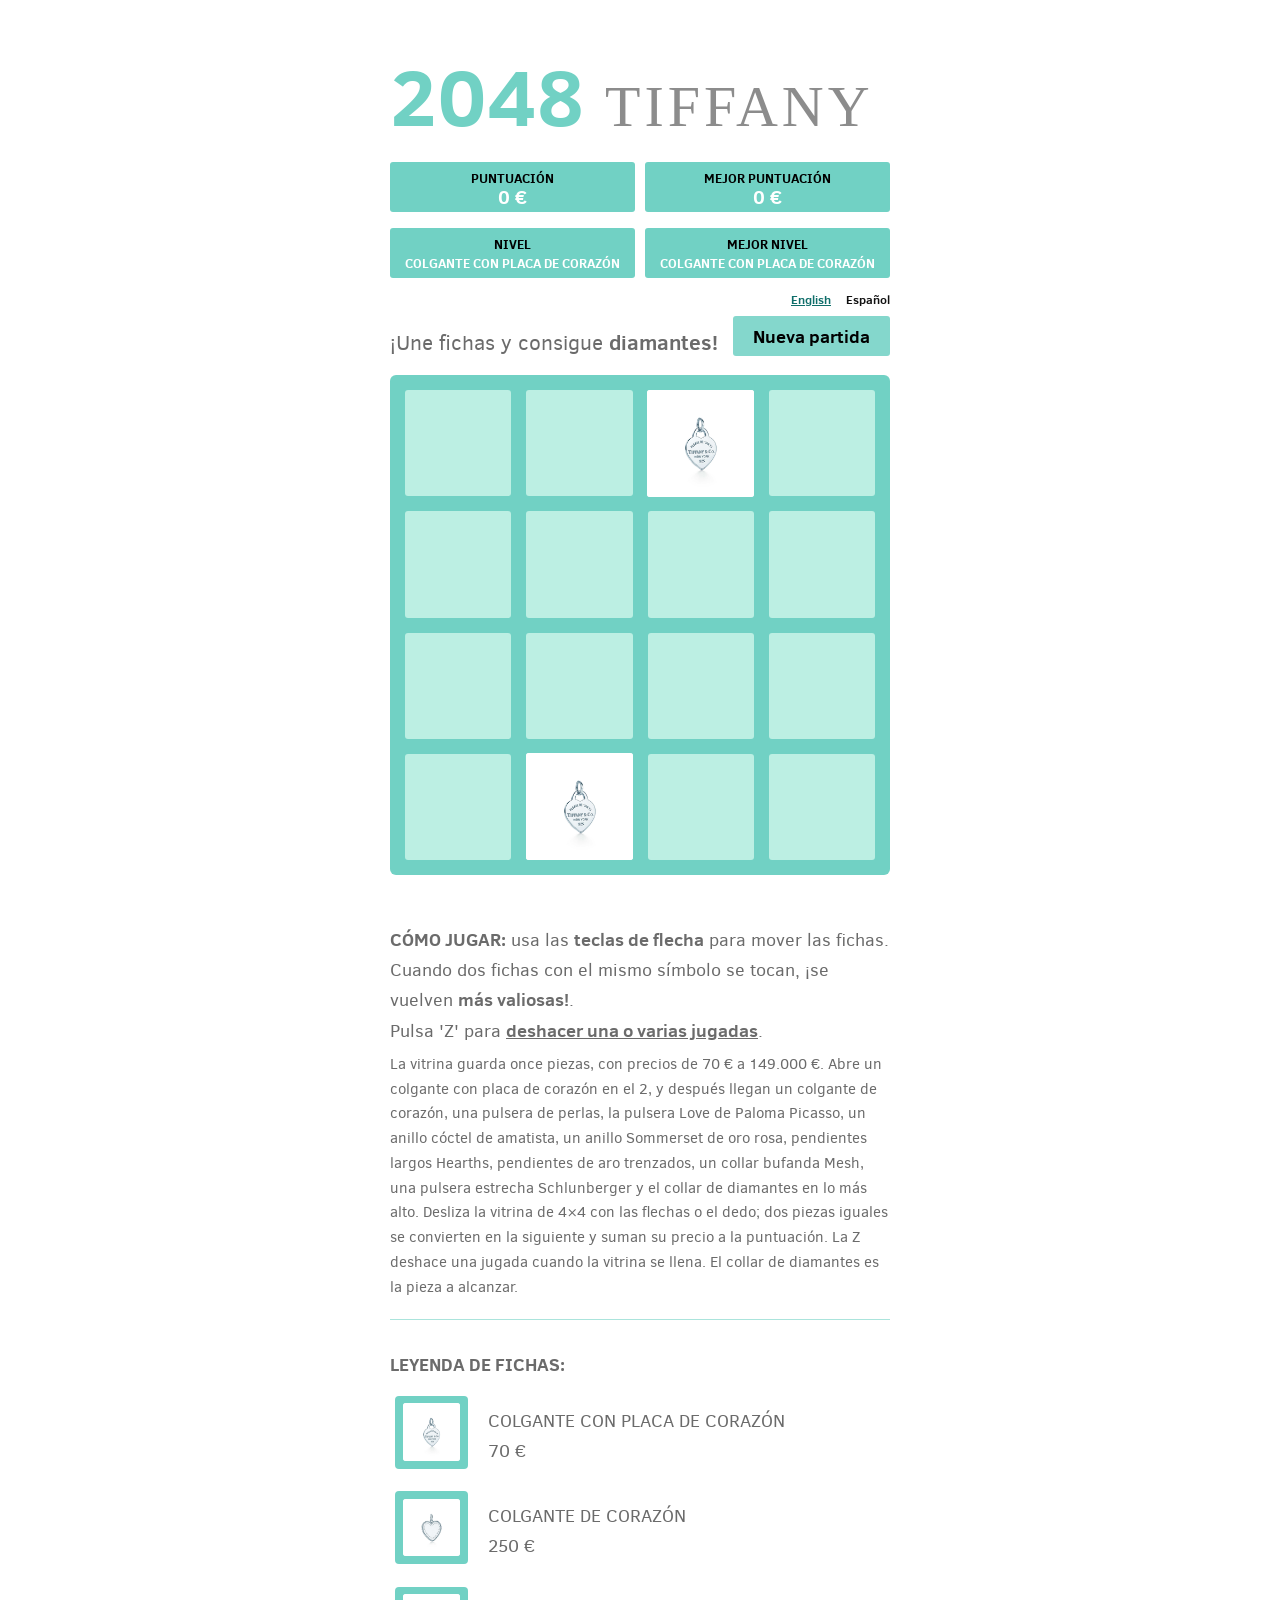
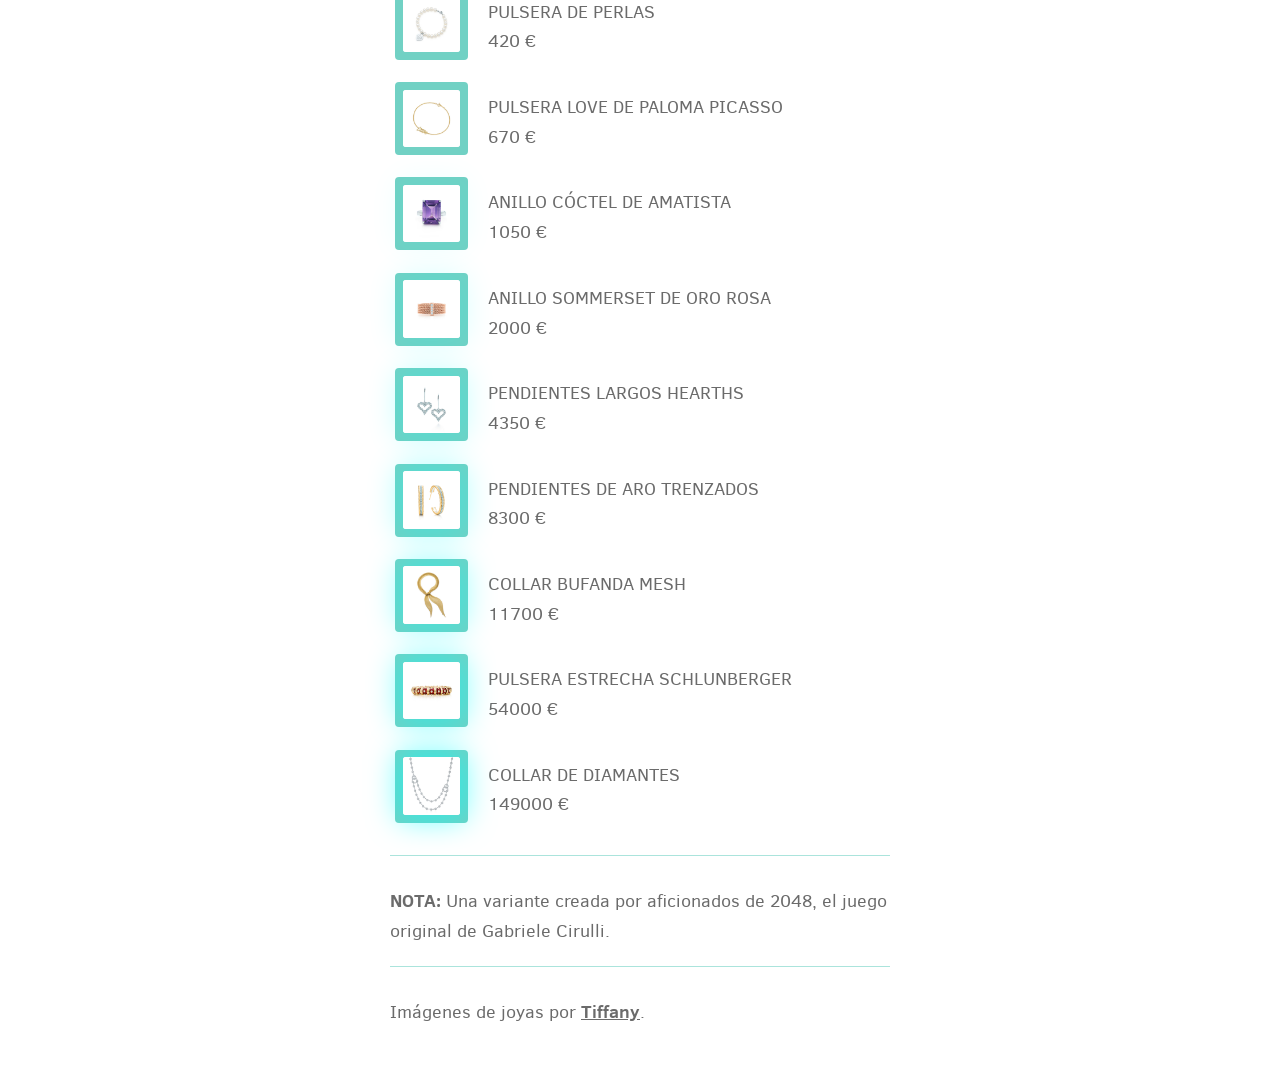
==== es/index.html @ 193cf6ab "Bilingual site: English at the root, Spanish under /es/ Includes hreflang, canonical, Open Graph, JS" ====
<!DOCTYPE html>
<html lang="es">
<head>
  <meta charset="utf-8">
  <title>2048 Tiffany — puzle de fichas de joyas</title>
  <meta name="description" content="Juega a 2048 Tiffany: une joyas iguales, sube del colgante de corazón al collar de diamantes y deshaz una jugada cuando el tablero se llene.">

  <link rel="canonical" href="https://tile2048.github.io/2048-TIFFANY/es/">
  <link rel="alternate" hreflang="en" href="https://tile2048.github.io/2048-TIFFANY/">
  <link rel="alternate" hreflang="es" href="https://tile2048.github.io/2048-TIFFANY/es/">
  <link rel="alternate" hreflang="x-default" href="https://tile2048.github.io/2048-TIFFANY/">

  <meta property="og:type" content="website">
  <meta property="og:title" content="2048 Tiffany — puzle de fichas de joyas">
  <meta property="og:description" content="Juega a 2048 Tiffany: une joyas iguales, sube del colgante de corazón al collar de diamantes y deshaz una jugada cuando el tablero se llene.">
  <meta property="og:url" content="https://tile2048.github.io/2048-TIFFANY/es/">
  <meta property="og:locale" content="es_ES">
  <meta property="og:locale:alternate" content="en_US">

  <link href="../style/main.css" rel="stylesheet" type="text/css">
  <link rel="shortcut icon" href="../favicon.ico">
  <link rel="apple-touch-icon" href="../meta/apple-touch-icon.png">
  <meta name="apple-mobile-web-app-capable" content="yes">
  <meta name="apple-mobile-web-app-status-bar-style" content="black">

  <meta name="HandheldFriendly" content="True">
  <meta name="MobileOptimized" content="320">
  <meta name="viewport" content="width=device-width, target-densitydpi=160dpi, initial-scale=1.0, maximum-scale=1, user-scalable=no, minimal-ui">
  <meta name="format-detection" content="telephone=no" />

  <script type="application/ld+json">
  {
    "@context": "https://schema.org",
    "@type": "VideoGame",
    "name": "2048 Tiffany",
    "inLanguage": "es",
    "url": "https://tile2048.github.io/2048-TIFFANY/es/",
    "description": "Versión joyera del puzle de fichas 2048: une piezas iguales para subir del pequeño colgante al collar de diamantes."
  }
  </script>
</head>
<body>
  <div class="container">

    <div class="heading">
      <div class="title-container">
        <h1 class="title">2048 <small>Tiffany</small></h1>
      </div>
      <div class="scores-container">
        <div class="score-container">
          <p>
            <span class="caption">Puntuación</span><br>
            <span class="score-points">0</span>
          </p>
        </div>
        <div class="best-container">
          <p>
            <span class="caption">Mejor puntuación</span><br>
            <span class="best-points">0</span>
          </p>
        </div>
        <div class="score-container">
          <p>
            <span class="caption">Nivel</span><br>
            <span class="score-level">colgante con placa de corazón</span>
          </p>
        </div>
        <div class="best-container">
          <p>
            <span class="caption">Mejor nivel</span><br>
            <span class="best-level">colgante con placa de corazón</span>
          </p>
        </div>
      </div>
    </div>

    <nav class="lang-links"><a href="../" hreflang="en" lang="en">English</a> <span>Español</span></nav>

    <div class="above-game">
      <p class="game-intro">¡Une fichas y consigue <strong>diamantes!</strong></p>
      <a class="restart-button">Nueva partida</a>
    </div>

    <div class="game-container">
      <div class="game-message">
        <p></p>
        <div class="lower">
	        <a class="keep-playing-button">Continuar</a>
          <a class="retry-button">Reintentar</a>
          <div class="score-sharing"></div>
        </div>
      </div>

      <div class="grid-container">
        <div class="grid-row">
          <div class="grid-cell"></div>
          <div class="grid-cell"></div>
          <div class="grid-cell"></div>
          <div class="grid-cell"></div>
        </div>
        <div class="grid-row">
          <div class="grid-cell"></div>
          <div class="grid-cell"></div>
          <div class="grid-cell"></div>
          <div class="grid-cell"></div>
        </div>
        <div class="grid-row">
          <div class="grid-cell"></div>
          <div class="grid-cell"></div>
          <div class="grid-cell"></div>
          <div class="grid-cell"></div>
        </div>
        <div class="grid-row">
          <div class="grid-cell"></div>
          <div class="grid-cell"></div>
          <div class="grid-cell"></div>
          <div class="grid-cell"></div>
        </div>
      </div>

      <div class="tile-container">

      </div>
    </div>

    <p class="game-explanation">
      <strong class="important">Cómo jugar:</strong> usa las <strong>teclas de flecha</strong> para mover las fichas. Cuando dos fichas con el mismo símbolo se tocan, ¡se vuelven <strong>más valiosas!</strong>.<br>
      Pulsa 'Z' para <a href="#" onclick="handle_undo()">deshacer una o varias jugadas</a>.
    </p>
    <p class="game-about">
      La vitrina guarda once piezas, con precios de 70 &euro; a 149.000 &euro;. Abre un colgante con placa de corazón en el 2, y después llegan un colgante de corazón, una pulsera de perlas, la pulsera Love de Paloma Picasso, un anillo cóctel de amatista, un anillo Sommerset de oro rosa, pendientes largos Hearths, pendientes de aro trenzados, un collar bufanda Mesh, una pulsera estrecha Schlunberger y el collar de diamantes en lo más alto. Desliza la vitrina de 4×4 con las flechas o el dedo; dos piezas iguales se convierten en la siguiente y suman su precio a la puntuación. La Z deshace una jugada cuando la vitrina se llena. El collar de diamantes es la pieza a alcanzar.
    </p>
    <hr>
    <p class="tile-legend"><strong class="important">Leyenda de fichas:</strong></p>
    <div class="legend-list">
      <div class="legend-row">
        <div class="legend-grid"><div class="legend-cell cell-2"><img src="../style/img/2.jpg" alt="colgante con placa de corazón"></div></div>
        <p>colgante con placa de corazón<br>70 &euro;</p>
      </div>
      <div class="legend-row">
        <div class="legend-grid"><div class="legend-cell cell-4"><img src="../style/img/4.jpg" alt="colgante de corazón"></div></div>
        <p>colgante de corazón<br>250 &euro;</p>
      </div>
      <div class="legend-row">
        <div class="legend-grid"><div class="legend-cell cell-8"><img src="../style/img/8.jpg" alt="pulsera de perlas"></div></div>
        <p>pulsera de perlas<br>420 &euro;</p>
      </div>
      <div class="legend-row">
        <div class="legend-grid"><div class="legend-cell cell-16"><img src="../style/img/16.jpg" alt="pulsera Love de Paloma Picasso"></div></div>
        <p>pulsera Love de Paloma Picasso<br>670 &euro;</p>
      </div>
      <div class="legend-row">
        <div class="legend-grid"><div class="legend-cell cell-32"><img src="../style/img/32.jpg" alt="anillo cóctel de amatista"></div></div>
        <p>anillo cóctel de amatista<br>1050 &euro;</p>
      </div>
      <div class="legend-row">
        <div class="legend-grid"><div class="legend-cell cell-64"><img src="../style/img/64.jpg" alt="anillo Sommerset de oro rosa"></div></div>
        <p>anillo Sommerset de oro rosa<br>2000 &euro;</p>
      </div>
      <div class="legend-row">
        <div class="legend-grid"><div class="legend-cell cell-128"><img src="../style/img/128.jpg" alt="pendientes largos Hearths"></div></div>
        <p>pendientes largos Hearths<br>4350 &euro;</p>
      </div>
      <div class="legend-row">
        <div class="legend-grid"><div class="legend-cell cell-256"><img src="../style/img/256.jpg" alt="pendientes de aro trenzados"></div></div>
        <p>pendientes de aro trenzados<br>8300 &euro;</p>
      </div>
      <div class="legend-row">
        <div class="legend-grid"><div class="legend-cell cell-512"><img src="../style/img/512.jpg" alt="collar bufanda Mesh"></div></div>
        <p>collar bufanda Mesh<br>11700 &euro;</p>
      </div>
      <div class="legend-row">
        <div class="legend-grid"><div class="legend-cell cell-1024"><img src="../style/img/1024.jpg" alt="pulsera estrecha Schlunberger"></div></div>
        <p>pulsera estrecha Schlunberger<br>54000 &euro;</p>
      </div>
      <div class="legend-row">
        <div class="legend-grid"><div class="legend-cell cell-2048"><img src="../style/img/2048.jpg" alt="collar de diamantes"></div></div>
        <p>collar de diamantes<br>149000 &euro;</p>
      </div>
    </div>
    <hr>
    <p class="disclaimer">
    <strong class="important">Nota:</strong> Una variante creada por aficionados de 2048, el juego original de Gabriele Cirulli.
    </p>
    <hr>
    <p class="credits">
      Imágenes de joyas por <a href="http://www.tiffany.com/?siteid=1&amp;" title="Home | Tiffany &amp; Co.">Tiffany</a>.
    </p>
  </div>
  <script src="../js/seedrandom.js"></script>
  <script src="../js/bind_polyfill.js"></script>
  <script src="../js/classlist_polyfill.js"></script>
  <script src="../js/animframe_polyfill.js"></script>
  <script>
    // Assets and sentences of this page. The English page sits at the repo root.
    window.GAME_ROOT = "../";

    // Text that only appears once a game is running, in the language of this page.
    // The pieces keep their Tiffany names, so both pages name them the same way.
    window.PAGE_STRINGS = {
      "game-won": "¡Ganaste!",
      "game-over": "¡Fin del juego!",
      "tweet1": "Conseguí ",
      "tweet2": "€ en 2048-TIFFANY #2048game",
      "2": "colgante con placa de corazón",
      "4": "colgante de corazón",
      "8": "pulsera de perlas",
      "16": "pulsera Love de Paloma Picasso",
      "32": "anillo cóctel de amatista",
      "64": "anillo Sommerset de oro rosa",
      "128": "pendientes largos Hearths",
      "256": "pendientes de aro trenzados",
      "512": "collar bufanda Mesh",
      "1024": "pulsera estrecha Schlunberger",
      "2048": "collar de diamantes"
    };

    function Localize(key) {
      return window.PAGE_STRINGS.hasOwnProperty(String(key)) ? window.PAGE_STRINGS[String(key)] : String(key);
    }
  </script>
  <script src="../js/keyboard_input_manager.js"></script>
  <script src="../js/html_actuator.js"></script>
  <script src="../js/grid.js"></script>
  <script src="../js/tile.js"></script>
  <script src="../js/local_storage_manager.js"></script>
  <script src="../js/game_manager.js"></script>
  <script src="../js/application.js"></script>
  <script>
    window.twttr = (function (d,s,id) {
      var t, js, fjs = d.getElementsByTagName(s)[0];
      if (d.getElementById(id)) return; js=d.createElement(s); js.id=id;
      js.src="https://platform.twitter.com/widgets.js"; fjs.parentNode.insertBefore(js, fjs);
      return window.twttr || (t = { _e: [], ready: function(f){ t._e.push(f) } });
    }(document, "script", "twitter-wjs"));
  </script>
</body>
</html>
---- style/main.css ----
@import url(fonts/clear-sans.css);
/* $tile-gold-glow-color: lighten($tile-gold-color, 15%); */
html, body {
  margin: 0;
  padding: 0;
  background-color: #fff;
  color: #6b6b6b;
  font-family: "Clear Sans", "Helvetica Neue", Arial, sans-serif;
  font-size: 18px; }

body {
  padding: 40px 0; }

.heading:after {
  content: "";
  display: block;
  clear: both; }

h1.title {
  font-size: 80px;
  font-weight: bold;
  margin: 0;
  display: block;
  text-align: center;
  color: #71d1c4; }
  h1.title small {
    font-family: Georgia, "Times New Roman", serif;
    font-size: 58px;
    font-weight: normal;
    letter-spacing: 4px;
    text-transform: uppercase;
    color: #8c8c8c;
    margin-left: 2px; }

.title-container {
  position: relative;
  display: inline-block;
  padding-bottom: 10px; }

@-webkit-keyframes move-up {
  0% {
    top: 25px;
    opacity: 1; }

  100% {
    top: -50px;
    opacity: 0; } }
@-moz-keyframes move-up {
  0% {
    top: 25px;
    opacity: 1; }

  100% {
    top: -50px;
    opacity: 0; } }
@keyframes move-up {
  0% {
    top: 25px;
    opacity: 1; }

  100% {
    top: -50px;
    opacity: 0; } }
.scores-container {
  text-align: center; }

p {
  margin-top: 5px;
  margin-bottom: 5px;
  line-height: 1.65; }

.score-container, .best-container {
  position: relative;
  display: inline-block;
  background: #71d1c4;
  padding: 0px;
  font-size: 19px;
  text-transform: uppercase;
  font-weight: bold;
  border-radius: 3px;
  color: white;
  margin-top: 0px;
  margin-bottom: 16px;
  text-align: center;
  width: 49%;
  float: left; }
  .score-container .score-level, .score-container .best-level, .best-container .score-level, .best-container .best-level {
    display: block;
    font-size: 13px; }
  .score-container p, .best-container p {
    line-height: 19px; }
  .score-container .caption, .best-container .caption {
    font-size: 13px;
    color: black; }
  .score-container .score-addition, .best-container .score-addition {
    position: absolute;
    top: 37px;
    width: 100%;
    font-size: inherit;
    line-height: 19px;
    font-weight: bold;
    color: rgba(107, 107, 107, 0.9);
    z-index: 100;
    -webkit-animation: move-up 600ms ease-in;
    -moz-animation: move-up 600ms ease-in;
    animation: move-up 600ms ease-in;
    -webkit-animation-fill-mode: both;
    -moz-animation-fill-mode: both;
    animation-fill-mode: both; }

.best-container {
  float: right; }

a {
  color: #6b6b6b;
  font-weight: bold;
  text-decoration: underline;
  cursor: pointer; }

strong.important {
  text-transform: uppercase; }

hr {
  border: none;
  border-bottom: 1px solid #abe4dc;
  margin-top: 20px;
  margin-bottom: 30px; }

.container {
  width: 500px;
  margin: 0 auto; }

@-webkit-keyframes fade-in {
  0% {
    opacity: 0; }

  100% {
    opacity: 1; } }
@-moz-keyframes fade-in {
  0% {
    opacity: 0; }

  100% {
    opacity: 1; } }
@keyframes fade-in {
  0% {
    opacity: 0; }

  100% {
    opacity: 1; } }
.game-container {
  margin-top: 11px;
  position: relative;
  padding: 15px;
  cursor: default;
  -webkit-touch-callout: none;
  -ms-touch-callout: none;
  -webkit-user-select: none;
  -moz-user-select: none;
  -ms-user-select: none;
  -ms-touch-action: none;
  touch-action: none;
  background: #71d1c4;
  border-radius: 6px;
  width: 500px;
  height: 500px;
  -webkit-box-sizing: border-box;
  -moz-box-sizing: border-box;
  box-sizing: border-box; }
  .game-container .game-message {
    display: none;
    position: absolute;
    top: 0;
    right: 0;
    bottom: 0;
    left: 0;
    background: rgba(188, 239, 227, 0.7);
    z-index: 100;
    text-align: center;
    -webkit-animation: fade-in 800ms ease 1200ms;
    -moz-animation: fade-in 800ms ease 1200ms;
    animation: fade-in 800ms ease 1200ms;
    -webkit-animation-fill-mode: both;
    -moz-animation-fill-mode: both;
    animation-fill-mode: both; }
    .game-container .game-message p {
      font-size: 60px;
      font-weight: bold;
      height: 60px;
      line-height: 60px;
      margin-top: 222px; }
    .game-container .game-message .lower {
      display: block;
      margin-top: 59px; }
    .game-container .game-message a {
      display: inline-block;
      background: #84d7cc;
      border-radius: 3px;
      padding: 0 20px;
      text-decoration: none;
      color: black;
      height: 40px;
      line-height: 42px;
      margin-left: 9px; }
      .game-container .game-message a.keep-playing-button {
        display: none; }
    .game-container .game-message .score-sharing {
      display: inline-block;
      vertical-align: middle;
      margin-left: 10px; }
    .game-container .game-message.game-won {
      background: rgba(0, 204, 255, 0.5);
      color: white; }
      .game-container .game-message.game-won a.keep-playing-button {
        display: inline-block; }
    .game-container .game-message.game-won, .game-container .game-message.game-over {
      display: block; }

.grid-container {
  position: absolute;
  z-index: 1; }

.grid-row {
  margin-bottom: 15px; }
  .grid-row:last-child {
    margin-bottom: 0; }
  .grid-row:after {
    content: "";
    display: block;
    clear: both; }

.grid-cell {
  width: 106.25px;
  height: 106.25px;
  margin-right: 15px;
  float: left;
  border-radius: 3px;
  background: #bcefe3; }
  .grid-cell:last-child {
    margin-right: 0; }

.tile-container {
  position: absolute;
  z-index: 2; }

.tile, .tile .tile-inner {
  width: 107px;
  height: 107px;
  line-height: 116.25px; }
.tile.tile-position-1-1 {
  -webkit-transform: translate(0px, 0px);
  -moz-transform: translate(0px, 0px);
  transform: translate(0px, 0px); }
.tile.tile-position-1-2 {
  -webkit-transform: translate(0px, 121px);
  -moz-transform: translate(0px, 121px);
  transform: translate(0px, 121px); }
.tile.tile-position-1-3 {
  -webkit-transform: translate(0px, 242px);
  -moz-transform: translate(0px, 242px);
  transform: translate(0px, 242px); }
.tile.tile-position-1-4 {
  -webkit-transform: translate(0px, 363px);
  -moz-transform: translate(0px, 363px);
  transform: translate(0px, 363px); }
.tile.tile-position-2-1 {
  -webkit-transform: translate(121px, 0px);
  -moz-transform: translate(121px, 0px);
  transform: translate(121px, 0px); }
.tile.tile-position-2-2 {
  -webkit-transform: translate(121px, 121px);
  -moz-transform: translate(121px, 121px);
  transform: translate(121px, 121px); }
.tile.tile-position-2-3 {
  -webkit-transform: translate(121px, 242px);
  -moz-transform: translate(121px, 242px);
  transform: translate(121px, 242px); }
.tile.tile-position-2-4 {
  -webkit-transform: translate(121px, 363px);
  -moz-transform: translate(121px, 363px);
  transform: translate(121px, 363px); }
.tile.tile-position-3-1 {
  -webkit-transform: translate(242px, 0px);
  -moz-transform: translate(242px, 0px);
  transform: translate(242px, 0px); }
.tile.tile-position-3-2 {
  -webkit-transform: translate(242px, 121px);
  -moz-transform: translate(242px, 121px);
  transform: translate(242px, 121px); }
.tile.tile-position-3-3 {
  -webkit-transform: translate(242px, 242px);
  -moz-transform: translate(242px, 242px);
  transform: translate(242px, 242px); }
.tile.tile-position-3-4 {
  -webkit-transform: translate(242px, 363px);
  -moz-transform: translate(242px, 363px);
  transform: translate(242px, 363px); }
.tile.tile-position-4-1 {
  -webkit-transform: translate(363px, 0px);
  -moz-transform: translate(363px, 0px);
  transform: translate(363px, 0px); }
.tile.tile-position-4-2 {
  -webkit-transform: translate(363px, 121px);
  -moz-transform: translate(363px, 121px);
  transform: translate(363px, 121px); }
.tile.tile-position-4-3 {
  -webkit-transform: translate(363px, 242px);
  -moz-transform: translate(363px, 242px);
  transform: translate(363px, 242px); }
.tile.tile-position-4-4 {
  -webkit-transform: translate(363px, 363px);
  -moz-transform: translate(363px, 363px);
  transform: translate(363px, 363px); }

.tile {
  position: absolute;
  -webkit-transition: 100ms ease-in-out;
  -moz-transition: 100ms ease-in-out;
  transition: 100ms ease-in-out;
  -webkit-transition-property: -webkit-transform;
  -moz-transition-property: -moz-transform;
  transition-property: transform; }
  .tile .tile-inner {
    border-radius: 3px;
    background: #bcefe3;
    text-align: center;
    font-weight: bold;
    z-index: 10;
    font-size: 55px; }
    .tile .tile-inner img {
      border-radius: 3px;
      width: 100%;
      height: 100%; }
  .tile.tile-2 .tile-inner {
    background: white;
    box-shadow: 0 0 30px 10px rgba(0, 255, 255, 0), inset 0 0 0 1px rgba(255, 255, 255, 0); }
  .tile.tile-4 .tile-inner {
    background: white;
    box-shadow: 0 0 30px 10px rgba(0, 255, 255, 0), inset 0 0 0 1px rgba(255, 255, 255, 0); }
  .tile.tile-8 .tile-inner {
    color: white;
    background: white;
    box-shadow: 0 0 30px 10px rgba(0, 255, 255, 0), inset 0 0 0 1px rgba(255, 255, 255, 0); }
  .tile.tile-16 .tile-inner {
    color: white;
    background: white;
    box-shadow: 0 0 30px 10px rgba(0, 255, 255, 0), inset 0 0 0 1px rgba(255, 255, 255, 0); }
  .tile.tile-32 .tile-inner {
    color: white;
    background: white;
    box-shadow: 0 0 30px 10px rgba(0, 255, 255, 0.07937), inset 0 0 0 1px rgba(255, 255, 255, 0.04762); }
  .tile.tile-64 .tile-inner {
    color: white;
    background: white;
    box-shadow: 0 0 30px 10px rgba(0, 255, 255, 0.15873), inset 0 0 0 1px rgba(255, 255, 255, 0.09524); }
  .tile.tile-128 .tile-inner {
    color: white;
    background: white;
    box-shadow: 0 0 30px 10px rgba(0, 255, 255, 0.2381), inset 0 0 0 1px rgba(255, 255, 255, 0.14286);
    font-size: 45px; }
    @media screen and (max-width: 520px) {
      .tile.tile-128 .tile-inner {
        font-size: 25px; } }
  .tile.tile-256 .tile-inner {
    color: white;
    background: white;
    box-shadow: 0 0 30px 10px rgba(0, 255, 255, 0.31746), inset 0 0 0 1px rgba(255, 255, 255, 0.19048);
    font-size: 45px; }
    @media screen and (max-width: 520px) {
      .tile.tile-256 .tile-inner {
        font-size: 25px; } }
  .tile.tile-512 .tile-inner {
    color: white;
    background: white;
    box-shadow: 0 0 30px 10px rgba(0, 255, 255, 0.39683), inset 0 0 0 1px rgba(255, 255, 255, 0.2381);
    font-size: 45px; }
    @media screen and (max-width: 520px) {
      .tile.tile-512 .tile-inner {
        font-size: 25px; } }
  .tile.tile-1024 .tile-inner {
    color: white;
    background: white;
    box-shadow: 0 0 30px 10px rgba(0, 255, 255, 0.47619), inset 0 0 0 1px rgba(255, 255, 255, 0.28571);
    font-size: 35px; }
    @media screen and (max-width: 520px) {
      .tile.tile-1024 .tile-inner {
        font-size: 15px; } }
  .tile.tile-2048 .tile-inner {
    color: white;
    background: white;
    box-shadow: 0 0 30px 10px rgba(0, 255, 255, 0.55556), inset 0 0 0 1px rgba(255, 255, 255, 0.33333);
    font-size: 35px; }
    @media screen and (max-width: 520px) {
      .tile.tile-2048 .tile-inner {
        font-size: 15px; } }
  .tile.tile-super .tile-inner {
    color: white;
    background: #303a3d;
    font-size: 30px; }
    @media screen and (max-width: 520px) {
      .tile.tile-super .tile-inner {
        font-size: 10px; } }

@-webkit-keyframes appear {
  0% {
    opacity: 0;
    -webkit-transform: scale(0);
    -moz-transform: scale(0);
    transform: scale(0); }

  100% {
    opacity: 1;
    -webkit-transform: scale(1);
    -moz-transform: scale(1);
    transform: scale(1); } }
@-moz-keyframes appear {
  0% {
    opacity: 0;
    -webkit-transform: scale(0);
    -moz-transform: scale(0);
    transform: scale(0); }

  100% {
    opacity: 1;
    -webkit-transform: scale(1);
    -moz-transform: scale(1);
    transform: scale(1); } }
@keyframes appear {
  0% {
    opacity: 0;
    -webkit-transform: scale(0);
    -moz-transform: scale(0);
    transform: scale(0); }

  100% {
    opacity: 1;
    -webkit-transform: scale(1);
    -moz-transform: scale(1);
    transform: scale(1); } }
.tile-new .tile-inner {
  -webkit-animation: appear 200ms ease 100ms;
  -moz-animation: appear 200ms ease 100ms;
  animation: appear 200ms ease 100ms;
  -webkit-animation-fill-mode: backwards;
  -moz-animation-fill-mode: backwards;
  animation-fill-mode: backwards; }

@-webkit-keyframes pop {
  0% {
    -webkit-transform: scale(0);
    -moz-transform: scale(0);
    transform: scale(0); }

  50% {
    -webkit-transform: scale(1.2);
    -moz-transform: scale(1.2);
    transform: scale(1.2); }

  100% {
    -webkit-transform: scale(1);
    -moz-transform: scale(1);
    transform: scale(1); } }
@-moz-keyframes pop {
  0% {
    -webkit-transform: scale(0);
    -moz-transform: scale(0);
    transform: scale(0); }

  50% {
    -webkit-transform: scale(1.2);
    -moz-transform: scale(1.2);
    transform: scale(1.2); }

  100% {
    -webkit-transform: scale(1);
    -moz-transform: scale(1);
    transform: scale(1); } }
@keyframes pop {
  0% {
    -webkit-transform: scale(0);
    -moz-transform: scale(0);
    transform: scale(0); }

  50% {
    -webkit-transform: scale(1.2);
    -moz-transform: scale(1.2);
    transform: scale(1.2); }

  100% {
    -webkit-transform: scale(1);
    -moz-transform: scale(1);
    transform: scale(1); } }
.tile-merged .tile-inner {
  z-index: 20;
  -webkit-animation: pop 200ms ease 100ms;
  -moz-animation: pop 200ms ease 100ms;
  animation: pop 200ms ease 100ms;
  -webkit-animation-fill-mode: backwards;
  -moz-animation-fill-mode: backwards;
  animation-fill-mode: backwards; }

.above-game:after {
  content: "";
  display: block;
  clear: both; }

.game-intro {
  float: left;
  font-size: 25px;
  line-height: 42px;
  margin-bottom: 0;
  margin-top: 5px; }

.restart-button {
  display: inline-block;
  background: #84d7cc;
  border-radius: 3px;
  padding: 0 20px;
  text-decoration: none;
  color: black;
  height: 40px;
  line-height: 42px;
  display: block;
  text-align: center;
  float: right; }

.game-explanation {
  margin-top: 50px; }

@media screen and (max-width: 520px) {
  html, body {
    font-size: 15px; }

  body {
    margin: 20px 0;
    padding: 0 20px; }

  h1.title {
    font-size: 27px;
    margin-top: 15px; }
    h1.title small {
      font-size: 22px;
      letter-spacing: 2px;
      margin-left: 1px; }

  .container {
    width: 280px;
    margin: 0 auto; }

  .score-container, .best-container {
    margin-top: 0;
    padding: 0px 0px;
    min-width: 40px; }

  .heading {
    margin-bottom: 10px; }

  .game-intro {
    width: 55%;
    display: block;
    box-sizing: border-box;
    line-height: 1.65;
    font-size: 16px;
    margin-top: 0px; }

  .restart-button, .retry-button {
    width: 42%;
    padding: 0;
    display: block;
    box-sizing: border-box;
    margin-top: 2px; }

  .game-container {
    margin-top: 17px;
    position: relative;
    padding: 10px;
    cursor: default;
    -webkit-touch-callout: none;
    -ms-touch-callout: none;
    -webkit-user-select: none;
    -moz-user-select: none;
    -ms-user-select: none;
    -ms-touch-action: none;
    touch-action: none;
    background: #71d1c4;
    border-radius: 6px;
    width: 280px;
    height: 280px;
    -webkit-box-sizing: border-box;
    -moz-box-sizing: border-box;
    box-sizing: border-box; }
    .game-container .game-message {
      display: none;
      position: absolute;
      top: 0;
      right: 0;
      bottom: 0;
      left: 0;
      background: rgba(188, 239, 227, 0.7);
      z-index: 100;
      text-align: center;
      -webkit-animation: fade-in 800ms ease 1200ms;
      -moz-animation: fade-in 800ms ease 1200ms;
      animation: fade-in 800ms ease 1200ms;
      -webkit-animation-fill-mode: both;
      -moz-animation-fill-mode: both;
      animation-fill-mode: both; }
      .game-container .game-message p {
        font-size: 60px;
        font-weight: bold;
        height: 60px;
        line-height: 60px;
        margin-top: 222px; }
      .game-container .game-message .lower {
        display: block;
        margin-top: 59px; }
      .game-container .game-message a {
        display: inline-block;
        background: #84d7cc;
        border-radius: 3px;
        padding: 0 20px;
        text-decoration: none;
        color: black;
        height: 40px;
        line-height: 42px;
        margin-left: 9px; }
        .game-container .game-message a.keep-playing-button {
          display: none; }
      .game-container .game-message .score-sharing {
        display: inline-block;
        vertical-align: middle;
        margin-left: 10px; }
      .game-container .game-message.game-won {
        background: rgba(0, 204, 255, 0.5);
        color: white; }
        .game-container .game-message.game-won a.keep-playing-button {
          display: inline-block; }
      .game-container .game-message.game-won, .game-container .game-message.game-over {
        display: block; }

  .grid-container {
    position: absolute;
    z-index: 1; }

  .grid-row {
    margin-bottom: 10px; }
    .grid-row:last-child {
      margin-bottom: 0; }
    .grid-row:after {
      content: "";
      display: block;
      clear: both; }

  .grid-cell {
    width: 57.5px;
    height: 57.5px;
    margin-right: 10px;
    float: left;
    border-radius: 3px;
    background: #bcefe3; }
    .grid-cell:last-child {
      margin-right: 0; }

  .tile-container {
    position: absolute;
    z-index: 2; }

  .tile, .tile .tile-inner {
    width: 58px;
    height: 58px;
    line-height: 67.5px; }
  .tile.tile-position-1-1 {
    -webkit-transform: translate(0px, 0px);
    -moz-transform: translate(0px, 0px);
    transform: translate(0px, 0px); }
  .tile.tile-position-1-2 {
    -webkit-transform: translate(0px, 67px);
    -moz-transform: translate(0px, 67px);
    transform: translate(0px, 67px); }
  .tile.tile-position-1-3 {
    -webkit-transform: translate(0px, 135px);
    -moz-transform: translate(0px, 135px);
    transform: translate(0px, 135px); }
  .tile.tile-position-1-4 {
    -webkit-transform: translate(0px, 202px);
    -moz-transform: translate(0px, 202px);
    transform: translate(0px, 202px); }
  .tile.tile-position-2-1 {
    -webkit-transform: translate(67px, 0px);
    -moz-transform: translate(67px, 0px);
    transform: translate(67px, 0px); }
  .tile.tile-position-2-2 {
    -webkit-transform: translate(67px, 67px);
    -moz-transform: translate(67px, 67px);
    transform: translate(67px, 67px); }
  .tile.tile-position-2-3 {
    -webkit-transform: translate(67px, 135px);
    -moz-transform: translate(67px, 135px);
    transform: translate(67px, 135px); }
  .tile.tile-position-2-4 {
    -webkit-transform: translate(67px, 202px);
    -moz-transform: translate(67px, 202px);
    transform: translate(67px, 202px); }
  .tile.tile-position-3-1 {
    -webkit-transform: translate(135px, 0px);
    -moz-transform: translate(135px, 0px);
    transform: translate(135px, 0px); }
  .tile.tile-position-3-2 {
    -webkit-transform: translate(135px, 67px);
    -moz-transform: translate(135px, 67px);
    transform: translate(135px, 67px); }
  .tile.tile-position-3-3 {
    -webkit-transform: translate(135px, 135px);
    -moz-transform: translate(135px, 135px);
    transform: translate(135px, 135px); }
  .tile.tile-position-3-4 {
    -webkit-transform: translate(135px, 202px);
    -moz-transform: translate(135px, 202px);
    transform: translate(135px, 202px); }
  .tile.tile-position-4-1 {
    -webkit-transform: translate(202px, 0px);
    -moz-transform: translate(202px, 0px);
    transform: translate(202px, 0px); }
  .tile.tile-position-4-2 {
    -webkit-transform: translate(202px, 67px);
    -moz-transform: translate(202px, 67px);
    transform: translate(202px, 67px); }
  .tile.tile-position-4-3 {
    -webkit-transform: translate(202px, 135px);
    -moz-transform: translate(202px, 135px);
    transform: translate(202px, 135px); }
  .tile.tile-position-4-4 {
    -webkit-transform: translate(202px, 202px);
    -moz-transform: translate(202px, 202px);
    transform: translate(202px, 202px); }

  .tile .tile-inner {
    font-size: 35px; }

  .game-message p {
    font-size: 30px !important;
    height: 30px !important;
    line-height: 30px !important;
    margin-top: 90px !important; }
  .game-message .lower {
    margin-top: 30px !important; }
  .game-message.game-won .score-sharing {
    margin-top: 10px; }

  .legend-row p {
    margin-top: 0px !important; } }
.legend-row {
  padding: 10px 5px; }
  .legend-row:after {
    content: "";
    display: block;
    clear: both; }
  .legend-row p {
    margin-left: 93.33333px;
    margin-top: 11px;
    text-transform: uppercase; }

.legend-grid {
  position: relative;
  padding: 7.5px;
  cursor: default;
  -webkit-touch-callout: none;
  -ms-touch-callout: none;
  -webkit-user-select: none;
  -moz-user-select: none;
  -ms-user-select: none;
  -ms-touch-action: none;
  touch-action: none;
  background: #71d1c4;
  border-radius: 4px;
  width: 73px;
  height: 73px;
  -webkit-box-sizing: border-box;
  -moz-box-sizing: border-box;
  box-sizing: border-box;
  float: left; }

.legend-cell {
  width: 57.5px;
  height: 57.5px;
  margin-right: 7.5px;
  float: left;
  border-radius: 3px;
  background: rgba(188, 239, 227, 0.35); }
  .legend-cell img {
    border-radius: 3px;
    width: 100%;
    height: 100%; }

.cell-2 {
  background: white;
  box-shadow: 0 0 30px 5px rgba(0, 255, 255, 0), inset 0 0 0 1px rgba(255, 255, 255, 0); }

.cell-4 {
  background: white;
  box-shadow: 0 0 30px 5px rgba(0, 255, 255, 0), inset 0 0 0 1px rgba(255, 255, 255, 0); }

.cell-8 {
  color: white;
  background: white;
  box-shadow: 0 0 30px 5px rgba(0, 255, 255, 0), inset 0 0 0 1px rgba(255, 255, 255, 0); }

.cell-16 {
  color: white;
  background: white;
  box-shadow: 0 0 30px 5px rgba(0, 255, 255, 0), inset 0 0 0 1px rgba(255, 255, 255, 0); }

.cell-32 {
  color: white;
  background: white;
  box-shadow: 0 0 30px 5px rgba(0, 255, 255, 0.07937), inset 0 0 0 1px rgba(255, 255, 255, 0.04762); }

.cell-64 {
  color: white;
  background: white;
  box-shadow: 0 0 30px 5px rgba(0, 255, 255, 0.15873), inset 0 0 0 1px rgba(255, 255, 255, 0.09524); }

.cell-128 {
  color: white;
  background: white;
  box-shadow: 0 0 30px 5px rgba(0, 255, 255, 0.2381), inset 0 0 0 1px rgba(255, 255, 255, 0.14286); }

.cell-256 {
  color: white;
  background: white;
  box-shadow: 0 0 30px 5px rgba(0, 255, 255, 0.31746), inset 0 0 0 1px rgba(255, 255, 255, 0.19048); }

.cell-512 {
  color: white;
  background: white;
  box-shadow: 0 0 30px 5px rgba(0, 255, 255, 0.39683), inset 0 0 0 1px rgba(255, 255, 255, 0.2381); }

.cell-1024 {
  color: white;
  background: white;
  box-shadow: 0 0 30px 5px rgba(0, 255, 255, 0.47619), inset 0 0 0 1px rgba(255, 255, 255, 0.28571); }

.cell-2048 {
  color: white;
  background: white;
  box-shadow: 0 0 30px 5px rgba(0, 255, 255, 0.55556), inset 0 0 0 1px rgba(255, 255, 255, 0.33333); }

/* Language links */
.lang-links {
  text-align: right;
  font-size: 12px;
  line-height: 1;
  margin: 0 0 10px 0;
  color: #6b6b6b; }
  .lang-links a,
  .lang-links span {
    display: inline-block;
    margin-left: 12px; }
  .lang-links span {
    font-weight: bold;
    color: #111; }
  .lang-links a {
    color: #0f6e6a; }

.game-about {
  font-size: 15px;
  color: #6b6b6b; }

/* The Spanish intro is longer than the English one */
html[lang="es"] .game-intro {
  font-size: 21px; }
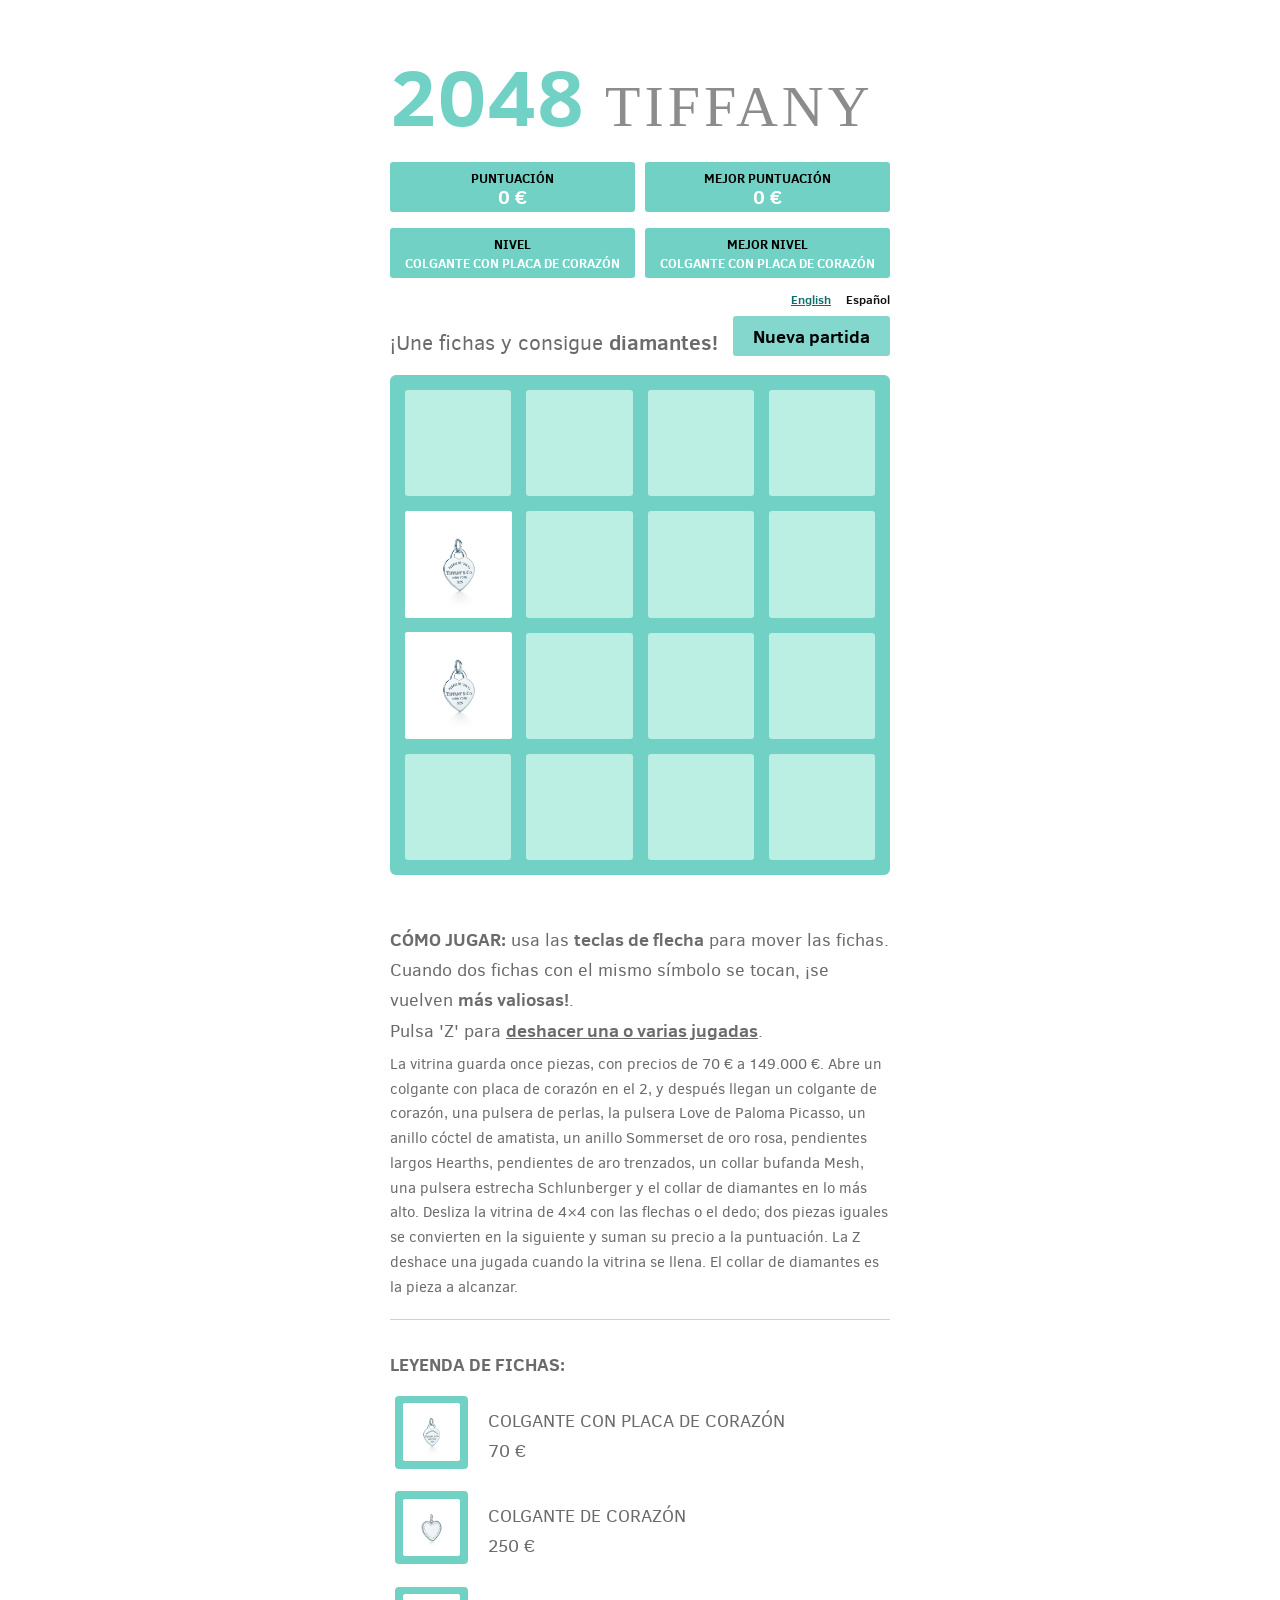
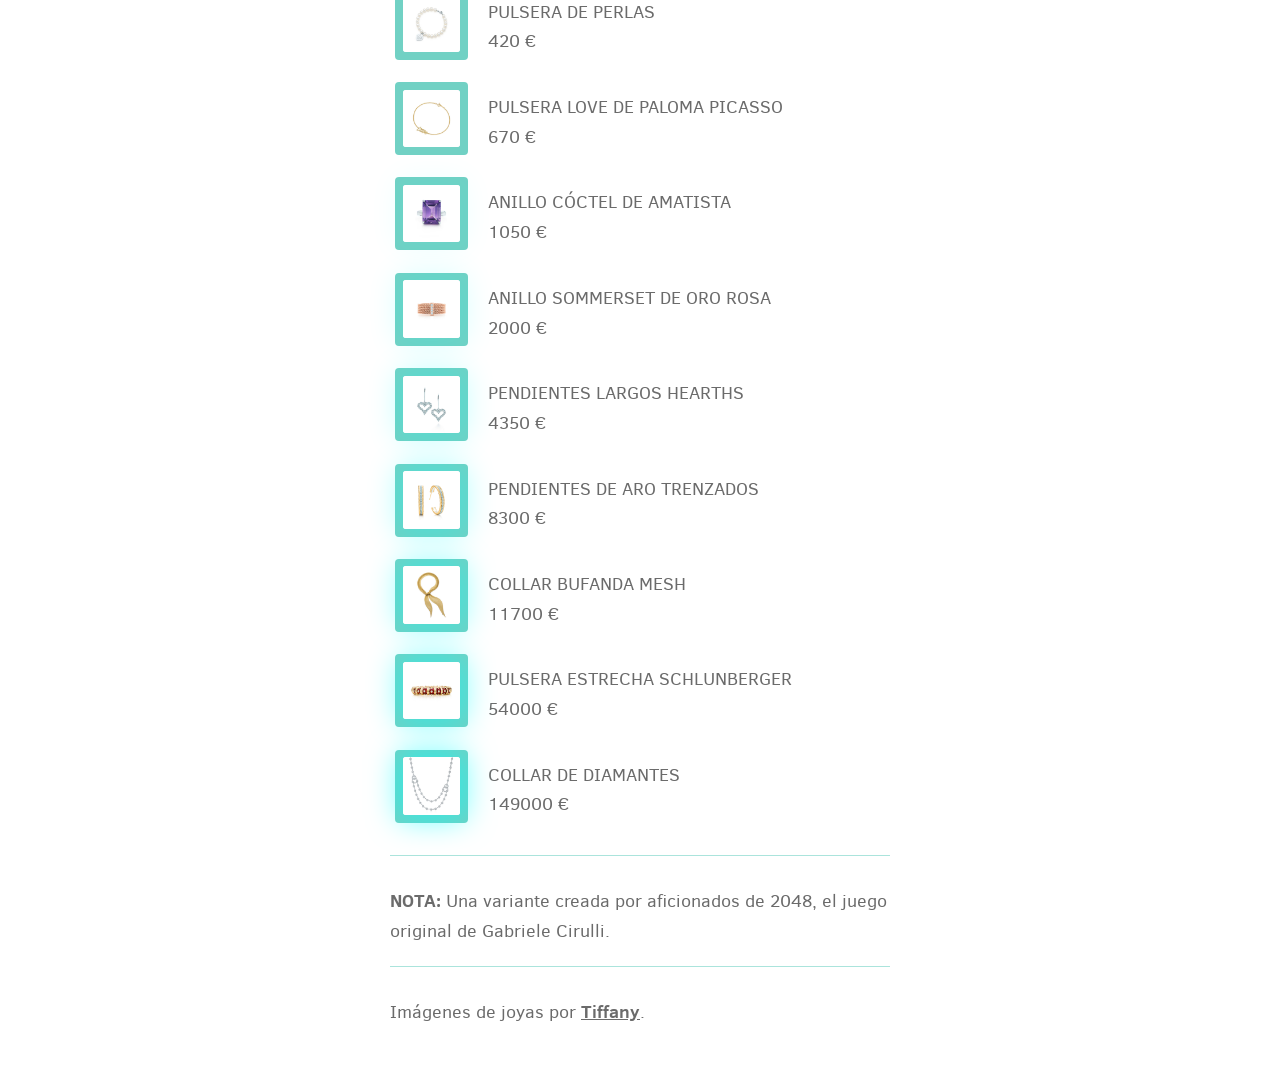
==== commit b23e24e6: "Add Cloudflare Web Analytics beacon" ====
--- a/es/index.html
+++ b/es/index.html
@@ -234,5 +234,6 @@
       return window.twttr || (t = { _e: [], ready: function(f){ t._e.push(f) } });
     }(document, "script", "twitter-wjs"));
   </script>
+  <script type='module' src='https://static.cloudflareinsights.com/beacon.min.js' data-cf-beacon='{"token": "ac91dead76b643889e88ca2612f285b2"}'></script>
 </body>
 </html>
